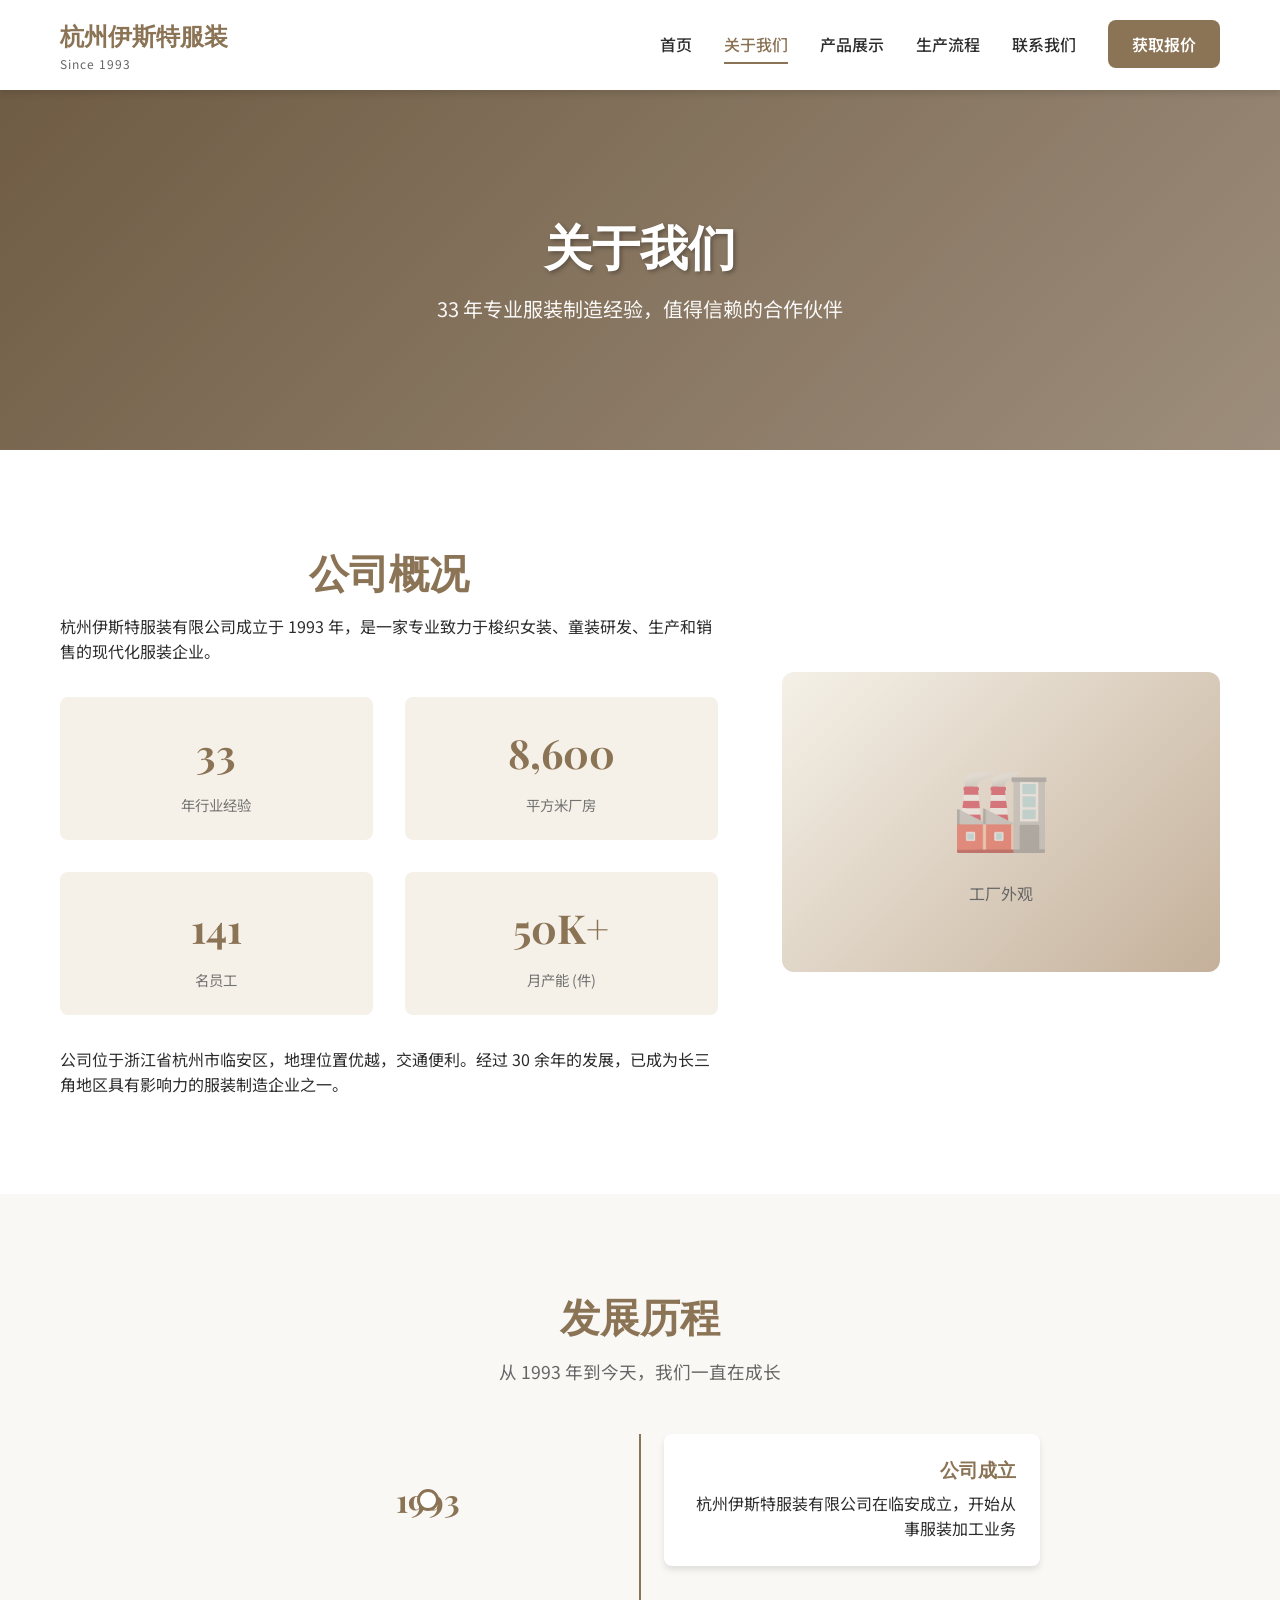
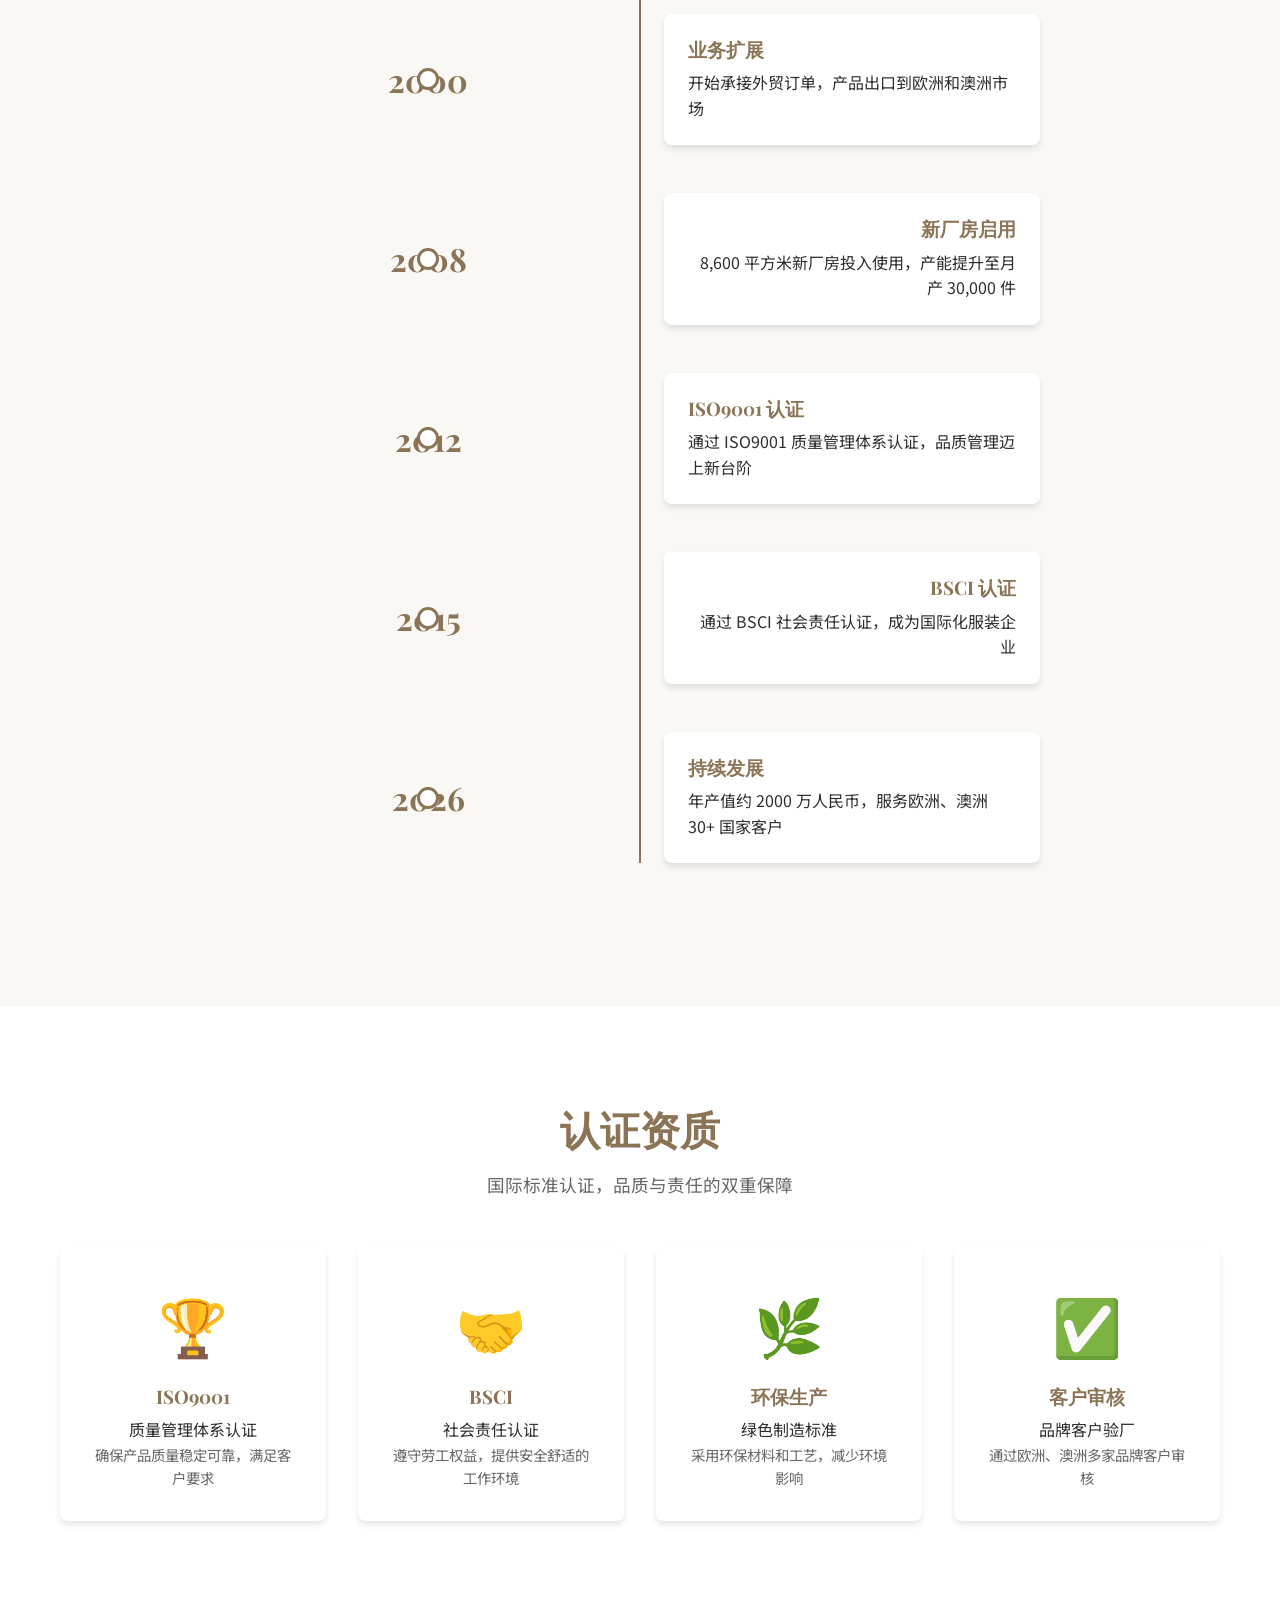
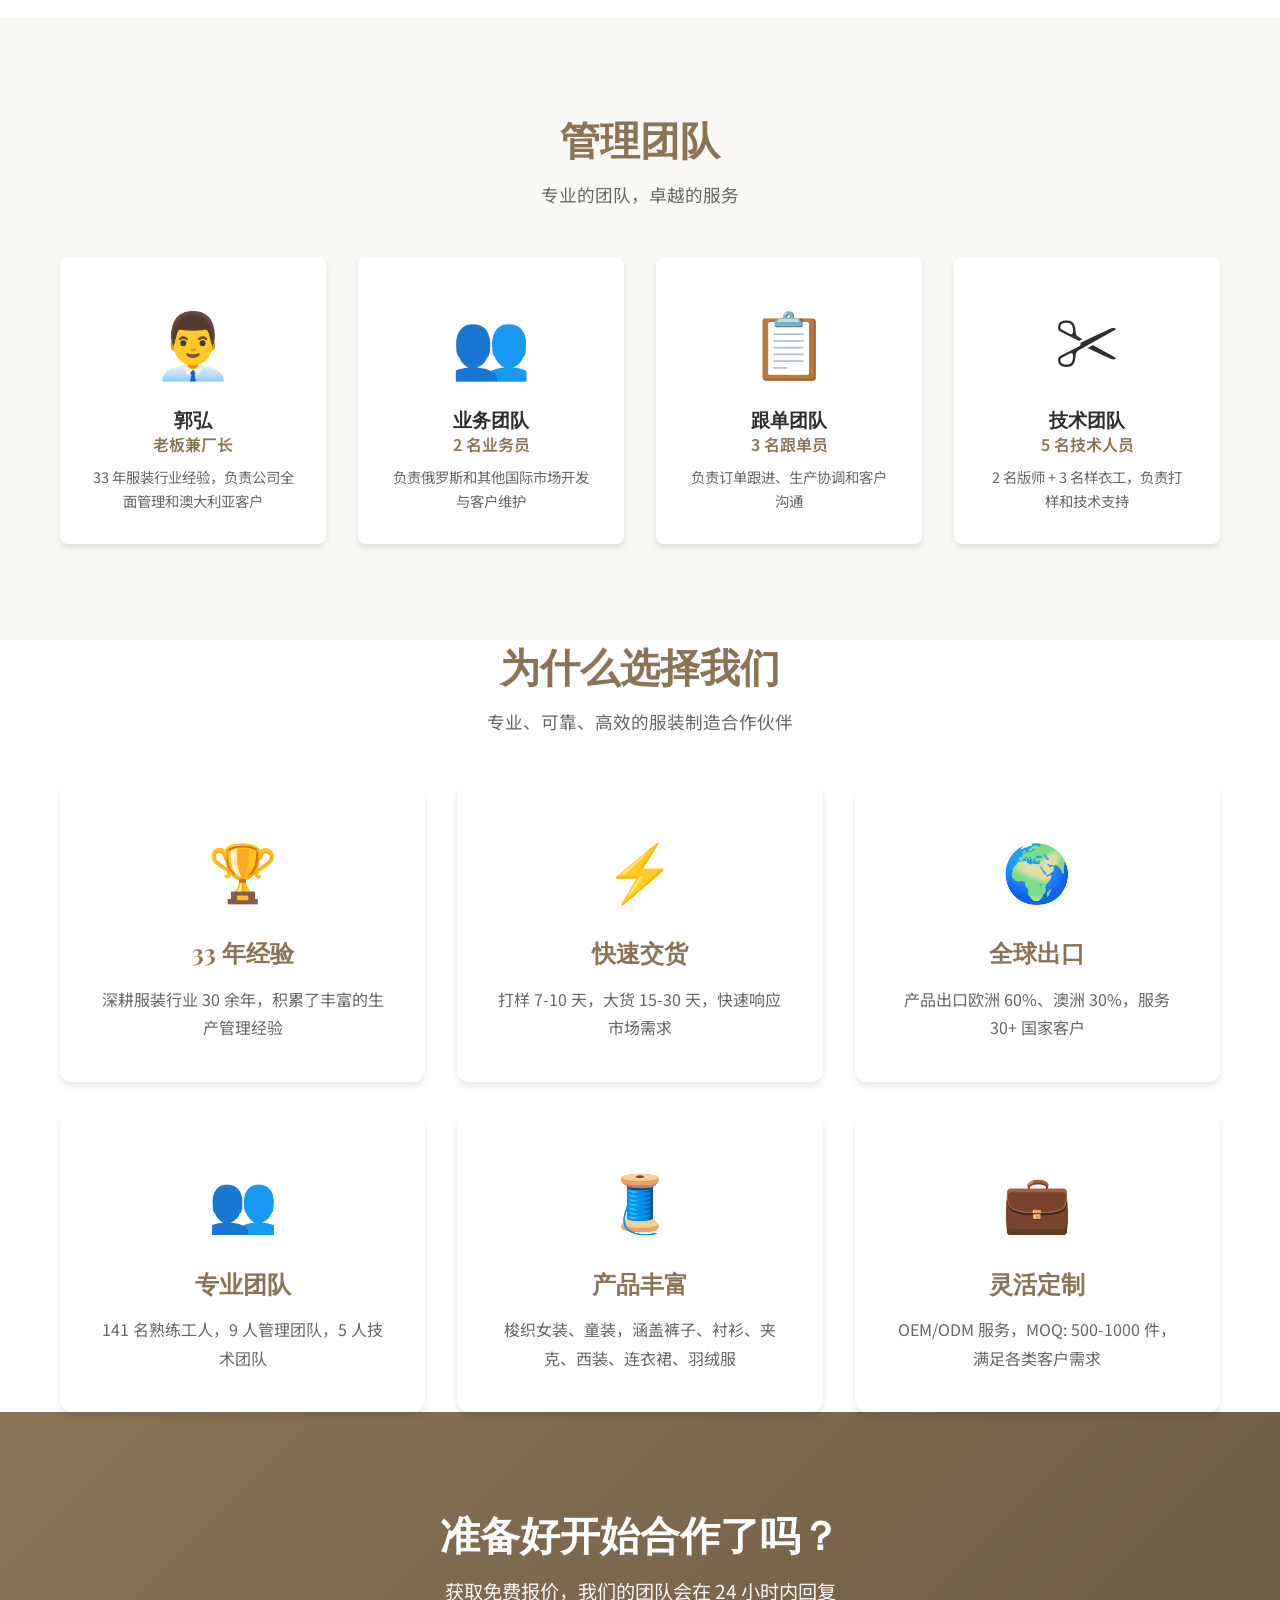
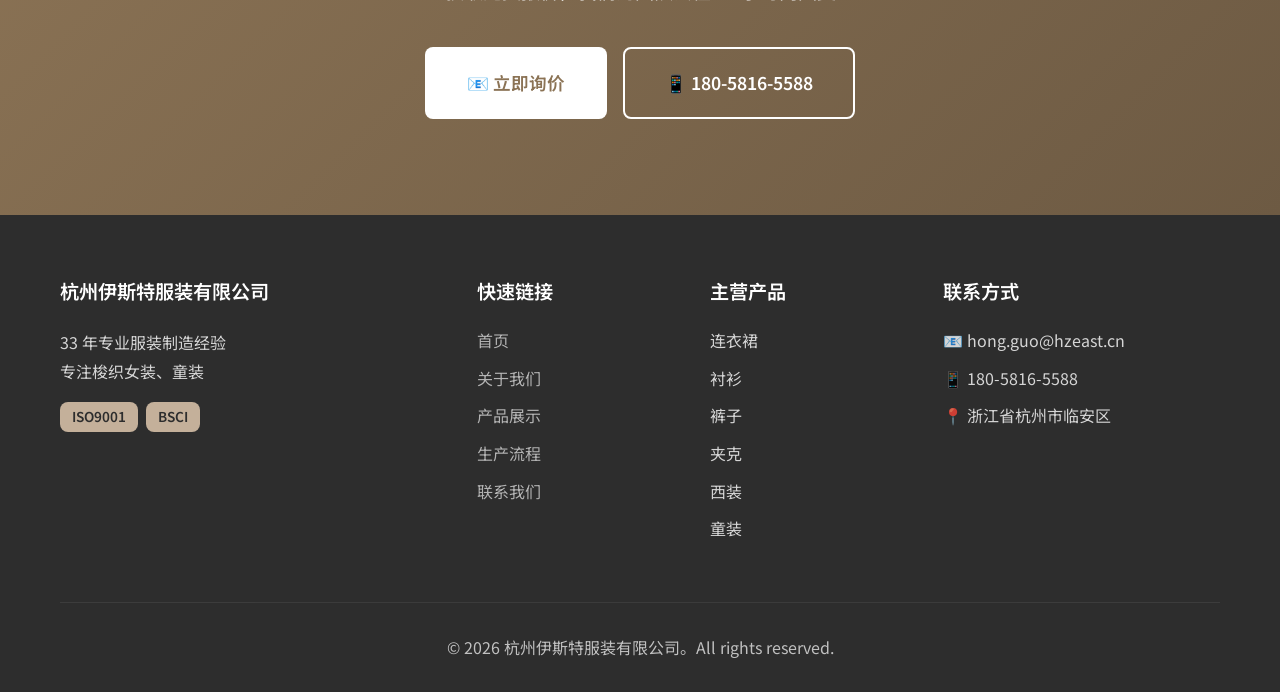
==== pages/about.html @ efe6a664 "🚀 Website v2 complete - Professional garment factory website ✨ Features: - 5 complete pages (Home, A" ====
<!DOCTYPE html>
<html lang="zh-CN">
<head>
    <meta charset="UTF-8">
    <meta name="viewport" content="width=device-width, initial-scale=1.0">
    
    <!-- SEO -->
    <title>关于我们 | 杭州伊斯特服装有限公司 - 33 年专业服装制造商</title>
    <meta name="description" content="杭州伊斯特服装有限公司成立于 1993 年，33 年专业服装制造经验。ISO9001 & BSCI 认证，141 名熟练工人，月产能 50,000 件，出口欧洲澳洲 30+ 国家。">
    <meta name="keywords" content="杭州伊斯特服装，服装厂历史，ISO9001 认证，BSCI 认证，服装制造企业">
    
    <!-- 样式 -->
    <link rel="stylesheet" href="../css/style.css">
    <link rel="stylesheet" href="../css/pages.css">
    <link href="https://fonts.googleapis.com/css2?family=Noto+Sans+SC:wght@300;400;500;700&family=Playfair+Display:wght@600;700&display=swap" rel="stylesheet">
</head>
<body>
    <!-- 导航栏 -->
    <header class="header">
        <nav class="navbar">
            <div class="container nav-container">
                <a href="../index.html" class="logo">
                    <span class="logo-text">杭州伊斯特服装</span>
                    <span class="logo-sub">Since 1993</span>
                </a>
                <ul class="nav-menu">
                    <li><a href="../index.html" class="nav-link">首页</a></li>
                    <li><a href="about.html" class="nav-link active">关于我们</a></li>
                    <li><a href="products.html" class="nav-link">产品展示</a></li>
                    <li><a href="process.html" class="nav-link">生产流程</a></li>
                    <li><a href="contact.html" class="nav-link">联系我们</a></li>
                    <li><a href="contact.html" class="btn-quote">获取报价</a></li>
                </ul>
                <button class="mobile-menu-btn" aria-label="菜单">
                    <span></span>
                    <span></span>
                    <span></span>
                </button>
            </div>
        </nav>
    </header>

    <main>
        <!-- Page Hero -->
        <section class="page-hero">
            <div class="page-hero-overlay"></div>
            <div class="container page-hero-content">
                <h1>关于我们</h1>
                <p>33 年专业服装制造经验，值得信赖的合作伙伴</p>
            </div>
        </section>

        <!-- 公司概况 -->
        <section class="about-intro">
            <div class="container">
                <div class="about-grid">
                    <div class="about-text">
                        <h2 class="section-title">公司概况</h2>
                        <p class="lead">杭州伊斯特服装有限公司成立于 1993 年，是一家专业致力于梭织女装、童装研发、生产和销售的现代化服装企业。</p>
                        
                        <div class="about-stats">
                            <div class="stat-box">
                                <span class="stat-number">33</span>
                                <span class="stat-label">年行业经验</span>
                            </div>
                            <div class="stat-box">
                                <span class="stat-number">8,600</span>
                                <span class="stat-label">平方米厂房</span>
                            </div>
                            <div class="stat-box">
                                <span class="stat-number">141</span>
                                <span class="stat-label">名员工</span>
                            </div>
                            <div class="stat-box">
                                <span class="stat-number">50K+</span>
                                <span class="stat-label">月产能 (件)</span>
                            </div>
                        </div>

                        <p>公司位于浙江省杭州市临安区，地理位置优越，交通便利。经过 30 余年的发展，已成为长三角地区具有影响力的服装制造企业之一。</p>
                    </div>
                    <div class="about-image">
                        <div class="image-placeholder">
                            <span>🏭</span>
                            <p>工厂外观</p>
                        </div>
                    </div>
                </div>
            </div>
        </section>

        <!-- 发展历程 -->
        <section class="timeline-section">
            <div class="container">
                <h2 class="section-title">发展历程</h2>
                <p class="section-subtitle">从 1993 年到今天，我们一直在成长</p>
                
                <div class="timeline">
                    <div class="timeline-item">
                        <div class="timeline-year">1993</div>
                        <div class="timeline-content">
                            <h3>公司成立</h3>
                            <p>杭州伊斯特服装有限公司在临安成立，开始从事服装加工业务</p>
                        </div>
                    </div>
                    <div class="timeline-item">
                        <div class="timeline-year">2000</div>
                        <div class="timeline-content">
                            <h3>业务扩展</h3>
                            <p>开始承接外贸订单，产品出口到欧洲和澳洲市场</p>
                        </div>
                    </div>
                    <div class="timeline-item">
                        <div class="timeline-year">2008</div>
                        <div class="timeline-content">
                            <h3>新厂房启用</h3>
                            <p>8,600 平方米新厂房投入使用，产能提升至月产 30,000 件</p>
                        </div>
                    </div>
                    <div class="timeline-item">
                        <div class="timeline-year">2012</div>
                        <div class="timeline-content">
                            <h3>ISO9001 认证</h3>
                            <p>通过 ISO9001 质量管理体系认证，品质管理迈上新台阶</p>
                        </div>
                    </div>
                    <div class="timeline-item">
                        <div class="timeline-year">2015</div>
                        <div class="timeline-content">
                            <h3>BSCI 认证</h3>
                            <p>通过 BSCI 社会责任认证，成为国际化服装企业</p>
                        </div>
                    </div>
                    <div class="timeline-item">
                        <div class="timeline-year">2026</div>
                        <div class="timeline-content">
                            <h3>持续发展</h3>
                            <p>年产值约 2000 万人民币，服务欧洲、澳洲 30+ 国家客户</p>
                        </div>
                    </div>
                </div>
            </div>
        </section>

        <!-- 认证资质 -->
        <section class="certifications">
            <div class="container">
                <h2 class="section-title">认证资质</h2>
                <p class="section-subtitle">国际标准认证，品质与责任的双重保障</p>
                
                <div class="cert-grid">
                    <div class="cert-card">
                        <div class="cert-icon">🏆</div>
                        <h3>ISO9001</h3>
                        <p>质量管理体系认证</p>
                        <p class="cert-desc">确保产品质量稳定可靠，满足客户要求</p>
                    </div>
                    <div class="cert-card">
                        <div class="cert-icon">🤝</div>
                        <h3>BSCI</h3>
                        <p>社会责任认证</p>
                        <p class="cert-desc">遵守劳工权益，提供安全舒适的工作环境</p>
                    </div>
                    <div class="cert-card">
                        <div class="cert-icon">🌿</div>
                        <h3>环保生产</h3>
                        <p>绿色制造标准</p>
                        <p class="cert-desc">采用环保材料和工艺，减少环境影响</p>
                    </div>
                    <div class="cert-card">
                        <div class="cert-icon">✅</div>
                        <h3>客户审核</h3>
                        <p>品牌客户验厂</p>
                        <p class="cert-desc">通过欧洲、澳洲多家品牌客户审核</p>
                    </div>
                </div>
            </div>
        </section>

        <!-- 团队介绍 -->
        <section class="team-section">
            <div class="container">
                <h2 class="section-title">管理团队</h2>
                <p class="section-subtitle">专业的团队，卓越的服务</p>
                
                <div class="team-grid">
                    <div class="team-card">
                        <div class="team-avatar">👨‍💼</div>
                        <h3>郭弘</h3>
                        <p class="team-role">老板兼厂长</p>
                        <p class="team-desc">33 年服装行业经验，负责公司全面管理和澳大利亚客户</p>
                    </div>
                    <div class="team-card">
                        <div class="team-avatar">👥</div>
                        <h3>业务团队</h3>
                        <p class="team-role">2 名业务员</p>
                        <p class="team-desc">负责俄罗斯和其他国际市场开发与客户维护</p>
                    </div>
                    <div class="team-card">
                        <div class="team-avatar">📋</div>
                        <h3>跟单团队</h3>
                        <p class="team-role">3 名跟单员</p>
                        <p class="team-desc">负责订单跟进、生产协调和客户沟通</p>
                    </div>
                    <div class="team-card">
                        <div class="team-avatar">✂️</div>
                        <h3>技术团队</h3>
                        <p class="team-role">5 名技术人员</p>
                        <p class="team-desc">2 名版师 + 3 名样衣工，负责打样和技术支持</p>
                    </div>
                </div>
            </div>
        </section>

        <!-- 核心优势 -->
        <section class="why-us">
            <div class="container">
                <h2 class="section-title">为什么选择我们</h2>
                <p class="section-subtitle">专业、可靠、高效的服装制造合作伙伴</p>
                
                <div class="features-grid">
                    <div class="feature-card">
                        <div class="feature-icon">🏆</div>
                        <h3>33 年经验</h3>
                        <p>深耕服装行业 30 余年，积累了丰富的生产管理经验</p>
                    </div>
                    <div class="feature-card">
                        <div class="feature-icon">⚡</div>
                        <h3>快速交货</h3>
                        <p>打样 7-10 天，大货 15-30 天，快速响应市场需求</p>
                    </div>
                    <div class="feature-card">
                        <div class="feature-icon">🌍</div>
                        <h3>全球出口</h3>
                        <p>产品出口欧洲 60%、澳洲 30%，服务 30+ 国家客户</p>
                    </div>
                    <div class="feature-card">
                        <div class="feature-icon">👥</div>
                        <h3>专业团队</h3>
                        <p>141 名熟练工人，9 人管理团队，5 人技术团队</p>
                    </div>
                    <div class="feature-card">
                        <div class="feature-icon">🧵</div>
                        <h3>产品丰富</h3>
                        <p>梭织女装、童装，涵盖裤子、衬衫、夹克、西装、连衣裙、羽绒服</p>
                    </div>
                    <div class="feature-card">
                        <div class="feature-icon">💼</div>
                        <h3>灵活定制</h3>
                        <p>OEM/ODM 服务，MOQ: 500-1000 件，满足各类客户需求</p>
                    </div>
                </div>
            </div>
        </section>

        <!-- CTA -->
        <section class="cta">
            <div class="container">
                <h2>准备好开始合作了吗？</h2>
                <p>获取免费报价，我们的团队会在 24 小时内回复</p>
                <div class="cta-buttons">
                    <a href="contact.html" class="btn btn-white btn-large">
                        📧 立即询价
                    </a>
                    <a href="tel:18058165588" class="btn btn-outline btn-large">
                        📱 180-5816-5588
                    </a>
                </div>
            </div>
        </section>
    </main>

    <!-- 页脚 -->
    <footer class="footer">
        <div class="container">
            <div class="footer-grid">
                <div class="footer-col">
                    <h4>杭州伊斯特服装有限公司</h4>
                    <p>33 年专业服装制造经验<br>专注梭织女装、童装</p>
                    <div class="footer-certifications">
                        <span class="cert-badge">ISO9001</span>
                        <span class="cert-badge">BSCI</span>
                    </div>
                </div>
                <div class="footer-col">
                    <h4>快速链接</h4>
                    <ul>
                        <li><a href="../index.html">首页</a></li>
                        <li><a href="about.html">关于我们</a></li>
                        <li><a href="products.html">产品展示</a></li>
                        <li><a href="process.html">生产流程</a></li>
                        <li><a href="contact.html">联系我们</a></li>
                    </ul>
                </div>
                <div class="footer-col">
                    <h4>主营产品</h4>
                    <ul>
                        <li>连衣裙</li>
                        <li>衬衫</li>
                        <li>裤子</li>
                        <li>夹克</li>
                        <li>西装</li>
                        <li>童装</li>
                    </ul>
                </div>
                <div class="footer-col">
                    <h4>联系方式</h4>
                    <ul class="contact-info">
                        <li>📧 hong.guo@hzeast.cn</li>
                        <li>📱 180-5816-5588</li>
                        <li>📍 浙江省杭州市临安区</li>
                    </ul>
                </div>
            </div>
            <div class="footer-bottom">
                <p>&copy; 2026 杭州伊斯特服装有限公司。All rights reserved.</p>
            </div>
        </div>
    </footer>

    <script src="../js/main.js"></script>
</body>
</html>
---- css/style.css ----
/* ===================================
   杭州伊斯特服装有限公司 - 官网样式
   设计风格：温暖专业（大地色系）
   =================================== */

/* CSS 变量 - 配色方案 */
:root {
    --primary: #8B7355;        /* 咖啡色 - 主色 */
    --primary-dark: #6D5A43;   /* 深咖啡 */
    --secondary: #C4B09A;      /* 卡其色 - 辅色 */
    --background: #F5F1E8;     /* 米白色 - 背景 */
    --background-light: #FAF8F5; /* 浅米白 */
    --text: #2D2D2D;           /* 深灰 - 文字 */
    --text-light: #666666;     /* 浅灰 - 次要文字 */
    --accent: #D4AF37;         /* 金色 - 强调 */
    --white: #FFFFFF;
    --shadow: 0 4px 6px rgba(0, 0, 0, 0.1);
    --shadow-lg: 0 10px 25px rgba(0, 0, 0, 0.15);
    --radius: 8px;
    --radius-lg: 12px;
}

/* 基础重置 */
* {
    margin: 0;
    padding: 0;
    box-sizing: border-box;
}

html {
    scroll-behavior: smooth;
}

body {
    font-family: 'Noto Sans SC', -apple-system, BlinkMacSystemFont, 'Segoe UI', sans-serif;
    line-height: 1.6;
    color: var(--text);
    background: var(--white);
}

h1, h2, h3, h4, h5, h6 {
    font-family: 'Playfair Display', serif;
    font-weight: 700;
    line-height: 1.3;
}

a {
    text-decoration: none;
    color: inherit;
    transition: all 0.3s ease;
}

img {
    max-width: 100%;
    height: auto;
    display: block;
}

.container {
    max-width: 1200px;
    margin: 0 auto;
    padding: 0 20px;
}

/* ===================================
   导航栏
   =================================== */
.header {
    position: sticky;
    top: 0;
    z-index: 1000;
    background: var(--white);
    box-shadow: var(--shadow);
}

.navbar {
    padding: 1rem 0;
}

.nav-container {
    display: flex;
    justify-content: space-between;
    align-items: center;
}

.logo {
    display: flex;
    flex-direction: column;
    color: var(--primary);
}

.logo-text {
    font-size: 1.5rem;
    font-weight: 700;
    font-family: 'Playfair Display', serif;
}

.logo-sub {
    font-size: 0.75rem;
    color: var(--text-light);
    letter-spacing: 1px;
}

.nav-menu {
    display: flex;
    align-items: center;
    gap: 2rem;
    list-style: none;
}

.nav-link {
    font-weight: 500;
    color: var(--text);
    padding: 0.5rem 0;
    position: relative;
}

.nav-link:hover,
.nav-link.active {
    color: var(--primary);
}

.nav-link::after {
    content: '';
    position: absolute;
    bottom: 0;
    left: 0;
    width: 0;
    height: 2px;
    background: var(--primary);
    transition: width 0.3s ease;
}

.nav-link:hover::after,
.nav-link.active::after {
    width: 100%;
}

.btn-quote {
    background: var(--primary);
    color: var(--white);
    padding: 0.75rem 1.5rem;
    border-radius: var(--radius);
    font-weight: 600;
    transition: all 0.3s ease;
}

.btn-quote:hover {
    background: var(--primary-dark);
    transform: translateY(-2px);
    box-shadow: var(--shadow);
}

.mobile-menu-btn {
    display: none;
    flex-direction: column;
    gap: 5px;
    background: none;
    border: none;
    cursor: pointer;
    padding: 5px;
}

.mobile-menu-btn span {
    width: 25px;
    height: 3px;
    background: var(--text);
    border-radius: 2px;
    transition: all 0.3s ease;
}

/* ===================================
   Hero 区域
   =================================== */
.hero {
    position: relative;
    background: linear-gradient(135deg, var(--primary) 0%, var(--secondary) 100%);
    min-height: 90vh;
    display: flex;
    align-items: center;
    padding: 6rem 0;
    overflow: hidden;
}

.hero-overlay {
    position: absolute;
    top: 0;
    left: 0;
    right: 0;
    bottom: 0;
    background: rgba(0, 0, 0, 0.3);
}

.hero-content {
    position: relative;
    z-index: 1;
    text-align: center;
    color: var(--white);
}

.hero-title {
    font-size: 3.5rem;
    margin-bottom: 1.5rem;
    text-shadow: 2px 2px 4px rgba(0, 0, 0, 0.3);
}

.hero-subtitle {
    font-size: 1.25rem;
    margin-bottom: 2.5rem;
    opacity: 0.95;
    line-height: 1.8;
}

.hero-buttons {
    display: flex;
    gap: 1rem;
    justify-content: center;
    margin-bottom: 4rem;
}

.btn {
    display: inline-block;
    padding: 1rem 2rem;
    border-radius: var(--radius);
    font-weight: 600;
    text-align: center;
    transition: all 0.3s ease;
    border: 2px solid transparent;
}

.btn-primary {
    background: var(--primary);
    color: var(--white);
}

.btn-primary:hover {
    background: var(--primary-dark);
    transform: translateY(-3px);
    box-shadow: var(--shadow-lg);
}

.btn-secondary {
    background: var(--white);
    color: var(--primary);
}

.btn-secondary:hover {
    background: var(--background);
    transform: translateY(-3px);
    box-shadow: var(--shadow-lg);
}

.btn-white {
    background: var(--white);
    color: var(--primary);
}

.btn-white:hover {
    background: var(--background);
}

.btn-outline {
    background: transparent;
    border-color: var(--white);
    color: var(--white);
}

.btn-outline:hover {
    background: var(--white);
    color: var(--primary);
}

.btn-large {
    padding: 1.25rem 2.5rem;
    font-size: 1.1rem;
}

.hero-stats {
    display: grid;
    grid-template-columns: repeat(4, 1fr);
    gap: 2rem;
    margin-top: 3rem;
}

.stat-item {
    text-align: center;
}

.stat-number {
    display: block;
    font-size: 2.5rem;
    font-weight: 700;
    font-family: 'Playfair Display', serif;
    margin-bottom: 0.5rem;
}

.stat-label {
    font-size: 0.9rem;
    opacity: 0.9;
}

/* ===================================
   核心优势
   =================================== */
.features {
    padding: 6rem 0;
    background: var(--background-light);
}

.section-title {
    text-align: center;
    font-size: 2.5rem;
    color: var(--primary);
    margin-bottom: 1rem;
}

.section-subtitle {
    text-align: center;
    color: var(--text-light);
    font-size: 1.1rem;
    margin-bottom: 3rem;
}

.features-grid {
    display: grid;
    grid-template-columns: repeat(3, 1fr);
    gap: 2rem;
}

.feature-card {
    background: var(--white);
    padding: 2.5rem;
    border-radius: var(--radius-lg);
    text-align: center;
    box-shadow: var(--shadow);
    transition: all 0.3s ease;
}

.feature-card:hover {
    transform: translateY(-10px);
    box-shadow: var(--shadow-lg);
}

.feature-icon {
    font-size: 3.5rem;
    margin-bottom: 1.5rem;
}

.feature-card h3 {
    color: var(--primary);
    font-size: 1.5rem;
    margin-bottom: 1rem;
}

.feature-card p {
    color: var(--text-light);
    line-height: 1.8;
}

/* ===================================
   产品展示
   =================================== */
.products-preview {
    padding: 6rem 0;
}

.products-grid {
    display: grid;
    grid-template-columns: repeat(3, 1fr);
    gap: 2rem;
    margin-bottom: 3rem;
}

.product-card {
    background: var(--white);
    border-radius: var(--radius-lg);
    overflow: hidden;
    box-shadow: var(--shadow);
    transition: all 0.3s ease;
}

.product-card:hover {
    transform: translateY(-5px);
    box-shadow: var(--shadow-lg);
}

.product-image {
    height: 250px;
    display: flex;
    align-items: center;
    justify-content: center;
    position: relative;
}

.product-placeholder {
    font-size: 5rem;
    opacity: 0.5;
}

.product-card h3 {
    padding: 1.5rem 1.5rem 0.5rem;
    color: var(--primary);
    font-size: 1.3rem;
}

.product-desc {
    padding: 0 1.5rem;
    color: var(--text-light);
    font-size: 0.95rem;
}

.product-moq {
    padding: 0.5rem 1.5rem 1.5rem;
    color: var(--text-light);
    font-size: 0.9rem;
    font-weight: 500;
}

.products-more {
    text-align: center;
}

/* ===================================
   客户见证
   =================================== */
.testimonials {
    padding: 6rem 0;
    background: var(--background);
}

.testimonials-grid {
    display: grid;
    grid-template-columns: repeat(3, 1fr);
    gap: 2rem;
}

.testimonial-card {
    background: var(--white);
    padding: 2rem;
    border-radius: var(--radius-lg);
    box-shadow: var(--shadow);
}

.testimonial-content {
    margin-bottom: 1.5rem;
}

.testimonial-content p {
    color: var(--text);
    line-height: 1.8;
    font-style: italic;
}

.testimonial-author {
    display: flex;
    align-items: center;
    gap: 1rem;
    padding-top: 1rem;
    border-top: 1px solid var(--background);
}

.author-info strong {
    display: block;
    color: var(--primary);
    margin-bottom: 0.25rem;
}

.author-info span {
    font-size: 0.85rem;
    color: var(--text-light);
}

/* ===================================
   CTA 区域
   =================================== */
.cta {
    padding: 6rem 0;
    background: linear-gradient(135deg, var(--primary) 0%, var(--primary-dark) 100%);
    text-align: center;
    color: var(--white);
}

.cta h2 {
    font-size: 2.5rem;
    margin-bottom: 1rem;
}

.cta p {
    font-size: 1.2rem;
    margin-bottom: 2.5rem;
    opacity: 0.95;
}

.cta-buttons {
    display: flex;
    gap: 1rem;
    justify-content: center;
}

/* ===================================
   页脚
   =================================== */
.footer {
    background: var(--text);
    color: var(--white);
    padding: 4rem 0 2rem;
}

.footer-grid {
    display: grid;
    grid-template-columns: 2fr 1fr 1fr 1.5fr;
    gap: 3rem;
    margin-bottom: 3rem;
}

.footer-col h4 {
    color: var(--white);
    font-size: 1.2rem;
    margin-bottom: 1.5rem;
    font-family: 'Noto Sans SC', sans-serif;
    font-weight: 600;
}

.footer-col p {
    opacity: 0.8;
    line-height: 1.8;
    margin-bottom: 1rem;
}

.footer-col ul {
    list-style: none;
}

.footer-col ul li {
    margin-bottom: 0.75rem;
}

.footer-col ul li a {
    opacity: 0.8;
    transition: opacity 0.3s ease;
}

.footer-col ul li a:hover {
    opacity: 1;
    color: var(--secondary);
}

.footer-col ul li:not(a) {
    opacity: 0.8;
}

.footer-certifications {
    display: flex;
    gap: 0.5rem;
    margin-top: 1rem;
}

.cert-badge {
    background: var(--secondary);
    color: var(--text);
    padding: 0.25rem 0.75rem;
    border-radius: var(--radius);
    font-size: 0.85rem;
    font-weight: 600;
}

.contact-info li {
    display: flex;
    gap: 0.5rem;
}

.footer-bottom {
    text-align: center;
    padding-top: 2rem;
    border-top: 1px solid rgba(255, 255, 255, 0.1);
    opacity: 0.7;
}

/* ===================================
   响应式设计
   =================================== */
@media (max-width: 1024px) {
    .features-grid,
    .products-grid,
    .testimonials-grid {
        grid-template-columns: repeat(2, 1fr);
    }
    
    .footer-grid {
        grid-template-columns: repeat(2, 1fr);
    }
}

@media (max-width: 768px) {
    .nav-menu {
        display: none;
        position: absolute;
        top: 100%;
        left: 0;
        right: 0;
        background: var(--white);
        flex-direction: column;
        padding: 1rem;
        box-shadow: var(--shadow);
    }
    
    .nav-menu.active {
        display: flex;
    }
    
    .mobile-menu-btn {
        display: flex;
    }
    
    .hero-title {
        font-size: 2rem;
    }
    
    .hero-subtitle {
        font-size: 1rem;
    }
    
    .hero-buttons {
        flex-direction: column;
    }
    
    .hero-stats {
        grid-template-columns: repeat(2, 1fr);
        gap: 1rem;
    }
    
    .stat-number {
        font-size: 2rem;
    }
    
    .features-grid,
    .products-grid,
    .testimonials-grid {
        grid-template-columns: 1fr;
    }
    
    .footer-grid {
        grid-template-columns: 1fr;
    }
    
    .cta-buttons {
        flex-direction: column;
    }
}

/* ===================================
   动画
   =================================== */
@keyframes fadeInUp {
    from {
        opacity: 0;
        transform: translateY(30px);
    }
    to {
        opacity: 1;
        transform: translateY(0);
    }
}

.hero-content {
    animation: fadeInUp 1s ease;
}

.feature-card,
.product-card,
.testimonial-card {
    animation: fadeInUp 0.6s ease backwards;
}

.feature-card:nth-child(1) { animation-delay: 0.1s; }
.feature-card:nth-child(2) { animation-delay: 0.2s; }
.feature-card:nth-child(3) { animation-delay: 0.3s; }
.feature-card:nth-child(4) { animation-delay: 0.4s; }
.feature-card:nth-child(5) { animation-delay: 0.5s; }
.feature-card:nth-child(6) { animation-delay: 0.6s; }
---- css/pages.css ----
/* ===================================
   内页专用样式
   =================================== */

/* Page Hero */
.page-hero {
    position: relative;
    background: linear-gradient(135deg, var(--primary) 0%, var(--secondary) 100%);
    padding: 4rem 0;
    min-height: 40vh;
    display: flex;
    align-items: center;
    overflow: hidden;
}

.page-hero-overlay {
    position: absolute;
    top: 0;
    left: 0;
    right: 0;
    bottom: 0;
    background: rgba(0, 0, 0, 0.2);
}

.page-hero-content {
    position: relative;
    z-index: 1;
    text-align: center;
    color: var(--white);
}

.page-hero h1 {
    font-size: 3rem;
    margin-bottom: 1rem;
    text-shadow: 2px 2px 4px rgba(0, 0, 0, 0.3);
}

.page-hero p {
    font-size: 1.25rem;
    opacity: 0.95;
}

/* 关于页面 */
.about-intro {
    padding: 6rem 0;
}

.about-grid {
    display: grid;
    grid-template-columns: 1.5fr 1fr;
    gap: 4rem;
    align-items: center;
}

.about-stats {
    display: grid;
    grid-template-columns: repeat(2, 1fr);
    gap: 2rem;
    margin: 2rem 0;
}

.stat-box {
    text-align: center;
    padding: 1.5rem;
    background: var(--background);
    border-radius: var(--radius);
}

.stat-number {
    display: block;
    font-size: 2.5rem;
    font-weight: 700;
    color: var(--primary);
    font-family: 'Playfair Display', serif;
}

.stat-label {
    display: block;
    font-size: 0.9rem;
    color: var(--text-light);
    margin-top: 0.5rem;
}

.image-placeholder {
    background: linear-gradient(135deg, var(--background) 0%, var(--secondary) 100%);
    border-radius: var(--radius-lg);
    padding: 4rem 2rem;
    text-align: center;
    min-height: 300px;
    display: flex;
    flex-direction: column;
    align-items: center;
    justify-content: center;
}

.image-placeholder span {
    font-size: 5rem;
    opacity: 0.5;
    margin-bottom: 1rem;
}

.image-placeholder p {
    color: var(--text-light);
    font-size: 1rem;
}

/* 时间线 */
.timeline-section {
    padding: 6rem 0;
    background: var(--background-light);
}

.timeline {
    position: relative;
    max-width: 800px;
    margin: 3rem auto 0;
}

.timeline::before {
    content: '';
    position: absolute;
    left: 50%;
    transform: translateX(-50%);
    width: 2px;
    height: 100%;
    background: var(--primary);
}

.timeline-item {
    position: relative;
    margin-bottom: 3rem;
    display: grid;
    grid-template-columns: 1fr 1fr;
    gap: 3rem;
    align-items: center;
}

.timeline-item:nth-child(odd) .timeline-content {
    text-align: right;
}

.timeline-year {
    font-size: 2rem;
    font-weight: 700;
    color: var(--primary);
    font-family: 'Playfair Display', serif;
    text-align: center;
    position: relative;
    z-index: 1;
}

.timeline-year::after {
    content: '';
    position: absolute;
    left: 50%;
    top: 50%;
    transform: translate(-50%, -50%);
    width: 16px;
    height: 16px;
    background: var(--white);
    border: 3px solid var(--primary);
    border-radius: 50%;
}

.timeline-content {
    padding: 1.5rem;
    background: var(--white);
    border-radius: var(--radius);
    box-shadow: var(--shadow);
}

.timeline-content h3 {
    color: var(--primary);
    margin-bottom: 0.5rem;
}

/* 认证 */
.certifications {
    padding: 6rem 0;
}

.cert-grid {
    display: grid;
    grid-template-columns: repeat(4, 1fr);
    gap: 2rem;
}

.cert-card {
    text-align: center;
    padding: 2rem;
    background: var(--white);
    border-radius: var(--radius);
    box-shadow: var(--shadow);
    transition: all 0.3s ease;
}

.cert-card:hover {
    transform: translateY(-5px);
    box-shadow: var(--shadow-lg);
}

.cert-icon {
    font-size: 3.5rem;
    margin-bottom: 1rem;
}

.cert-card h3 {
    color: var(--primary);
    margin-bottom: 0.5rem;
}

.cert-desc {
    font-size: 0.9rem;
    color: var(--text-light);
    line-height: 1.6;
}

/* 团队 */
.team-section {
    padding: 6rem 0;
    background: var(--background-light);
}

.team-grid {
    display: grid;
    grid-template-columns: repeat(4, 1fr);
    gap: 2rem;
}

.team-card {
    text-align: center;
    padding: 2rem;
    background: var(--white);
    border-radius: var(--radius);
    box-shadow: var(--shadow);
}

.team-avatar {
    font-size: 4rem;
    margin-bottom: 1rem;
}

.team-role {
    color: var(--primary);
    font-weight: 600;
    margin-bottom: 0.5rem;
}

.team-desc {
    font-size: 0.9rem;
    color: var(--text-light);
    line-height: 1.6;
}

/* 产品筛选 */
.products-filter-section {
    padding: 2rem 0;
    background: var(--background-light);
    border-bottom: 1px solid var(--background);
}

.filter-bar {
    display: flex;
    gap: 1rem;
    justify-content: center;
    flex-wrap: wrap;
}

.filter-btn {
    padding: 0.75rem 1.5rem;
    background: var(--white);
    border: 2px solid var(--primary);
    border-radius: var(--radius);
    color: var(--primary);
    font-weight: 600;
    cursor: pointer;
    transition: all 0.3s ease;
}

.filter-btn:hover,
.filter-btn.active {
    background: var(--primary);
    color: var(--white);
}

/* 产品卡片 */
.product-info {
    padding: 1.5rem;
}

.product-meta {
    display: flex;
    gap: 1rem;
    margin: 1rem 0;
    font-size: 0.9rem;
    color: var(--text-light);
}

.btn-inquire {
    display: inline-block;
    width: 100%;
    padding: 0.75rem;
    background: var(--primary);
    color: var(--white);
    text-align: center;
    border-radius: var(--radius);
    font-weight: 600;
    transition: all 0.3s ease;
}

.btn-inquire:hover {
    background: var(--primary-dark);
}

/* 定制服务 */
.custom-service {
    padding: 6rem 0;
    background: var(--background-light);
}

.service-grid {
    display: grid;
    grid-template-columns: repeat(4, 1fr);
    gap: 2rem;
}

.service-card {
    text-align: center;
    padding: 2rem;
    background: var(--white);
    border-radius: var(--radius);
    box-shadow: var(--shadow);
}

.service-icon {
    font-size: 3.5rem;
    margin-bottom: 1rem;
}

/* 流程步骤 */
.process-steps {
    display: grid;
    grid-template-columns: repeat(5, 1fr);
    gap: 2rem;
    margin-top: 3rem;
}

.step {
    text-align: center;
    position: relative;
}

.step-number {
    width: 60px;
    height: 60px;
    background: var(--primary);
    color: var(--white);
    border-radius: 50%;
    display: flex;
    align-items: center;
    justify-content: center;
    font-size: 1.5rem;
    font-weight: 700;
    margin: 0 auto 1rem;
}

/* 主流程 */
.main-process {
    padding: 6rem 0;
}

.process-flow {
    display: flex;
    align-items: center;
    justify-content: space-between;
    margin: 3rem 0;
    flex-wrap: wrap;
}

.flow-step {
    text-align: center;
    flex: 1;
    min-width: 120px;
}

.flow-step .step-icon {
    font-size: 3.5rem;
    margin-bottom: 0.5rem;
}

.flow-arrow {
    font-size: 2rem;
    color: var(--primary);
    margin: 0 1rem;
}

.total-lead {
    text-align: center;
    font-size: 1.2rem;
    color: var(--text);
    margin-top: 2rem;
}

/* 详细流程 */
.detailed-process {
    padding: 6rem 0;
}

.process-detail {
    display: grid;
    grid-template-columns: 1.5fr 1fr;
    gap: 4rem;
    margin-bottom: 4rem;
    align-items: center;
}

.process-detail.reverse {
    grid-template-columns: 1fr 1.5fr;
}

.process-detail.reverse .detail-content {
    order: 2;
}

.process-detail.reverse .detail-image {
    order: 1;
}

.step-badge {
    display: inline-block;
    padding: 0.5rem 1rem;
    background: var(--primary);
    color: var(--white);
    border-radius: var(--radius);
    font-size: 0.85rem;
    font-weight: 600;
    margin-bottom: 1rem;
}

.process-list {
    list-style: none;
    margin: 2rem 0;
}

.process-list li {
    margin-bottom: 1rem;
    line-height: 1.6;
}

.process-info-box {
    display: flex;
    gap: 2rem;
    padding: 1.5rem;
    background: var(--background);
    border-radius: var(--radius);
    margin-top: 2rem;
}

.info-item {
    display: flex;
    flex-direction: column;
}

.info-label {
    font-size: 0.85rem;
    color: var(--text-light);
    margin-bottom: 0.25rem;
}

.info-value {
    font-weight: 600;
    color: var(--primary);
}

/* 质量标准 */
.quality-section {
    padding: 6rem 0;
    background: var(--background-light);
}

.quality-grid {
    display: grid;
    grid-template-columns: repeat(4, 1fr);
    gap: 2rem;
}

.quality-card {
    text-align: center;
    padding: 2rem;
    background: var(--white);
    border-radius: var(--radius);
    box-shadow: var(--shadow);
}

.quality-icon {
    font-size: 3rem;
    margin-bottom: 1rem;
}

/* 设备 */
.equipment-section {
    padding: 6rem 0;
}

.equipment-list {
    display: grid;
    grid-template-columns: repeat(2, 1fr);
    gap: 2rem;
}

.equipment-item {
    display: flex;
    gap: 1.5rem;
    align-items: flex-start;
    padding: 1.5rem;
    background: var(--white);
    border-radius: var(--radius);
    box-shadow: var(--shadow);
}

.equipment-icon {
    font-size: 2.5rem;
    flex-shrink: 0;
}

/* 联系页面 */
.contact-info-section {
    padding: 6rem 0;
}

.contact-grid {
    display: grid;
    grid-template-columns: 1fr 1.5fr;
    gap: 4rem;
}

.contact-cards {
    display: grid;
    grid-template-columns: 1fr;
    gap: 1.5rem;
}

.contact-card {
    padding: 2rem;
    background: var(--white);
    border-radius: var(--radius);
    box-shadow: var(--shadow);
    text-align: center;
    transition: all 0.3s ease;
}

.contact-card:hover {
    transform: translateY(-5px);
    box-shadow: var(--shadow-lg);
}

.contact-icon {
    font-size: 3rem;
    margin-bottom: 1rem;
}

.contact-card h3 {
    color: var(--primary);
    margin-bottom: 0.5rem;
}

.contact-card a {
    color: var(--primary);
    font-weight: 600;
    display: block;
    margin-bottom: 0.5rem;
}

.contact-card p {
    font-size: 0.9rem;
    color: var(--text-light);
}

/* 联系表单 */
.contact-form-wrapper {
    padding: 2.5rem;
    background: var(--white);
    border-radius: var(--radius);
    box-shadow: var(--shadow);
}

.form-lead {
    margin-bottom: 2rem;
    color: var(--text-light);
}

.contact-form .form-group {
    margin-bottom: 1.5rem;
}

.contact-form label {
    display: block;
    margin-bottom: 0.5rem;
    font-weight: 600;
    color: var(--text);
}

.contact-form input,
.contact-form select,
.contact-form textarea {
    width: 100%;
    padding: 0.75rem;
    border: 2px solid var(--background);
    border-radius: var(--radius);
    font-family: inherit;
    font-size: 1rem;
    transition: border-color 0.3s ease;
}

.contact-form input:focus,
.contact-form select:focus,
.contact-form textarea:focus {
    outline: none;
    border-color: var(--primary);
}

.contact-form small {
    display: block;
    margin-top: 0.25rem;
    font-size: 0.85rem;
    color: var(--text-light);
}

.btn-block {
    width: 100%;
}

/* FAQ */
.faq-section {
    padding: 6rem 0;
    background: var(--background-light);
}

.faq-grid {
    display: grid;
    grid-template-columns: repeat(2, 1fr);
    gap: 2rem;
}

.faq-item {
    padding: 2rem;
    background: var(--white);
    border-radius: var(--radius);
    box-shadow: var(--shadow);
}

.faq-item h3 {
    color: var(--primary);
    margin-bottom: 1rem;
}

/* 地图 */
.map-section {
    padding: 6rem 0;
}

.map-wrapper {
    margin-top: 2rem;
}

.map-placeholder {
    background: linear-gradient(135deg, var(--background) 0%, var(--secondary) 100%);
    border-radius: var(--radius-lg);
    padding: 4rem 2rem;
    text-align: center;
    min-height: 400px;
    display: flex;
    flex-direction: column;
    align-items: center;
    justify-content: center;
}

.map-placeholder span {
    font-size: 5rem;
    opacity: 0.5;
    margin-bottom: 1rem;
}

/* 响应式 */
@media (max-width: 1024px) {
    .about-grid,
    .process-detail,
    .contact-grid {
        grid-template-columns: 1fr;
    }
    
    .process-detail.reverse {
        grid-template-columns: 1fr;
    }
    
    .process-detail.reverse .detail-content {
        order: 1;
    }
    
    .process-detail.reverse .detail-image {
        order: 2;
    }
    
    .timeline::before {
        left: 20px;
    }
    
    .timeline-item {
        grid-template-columns: 1fr;
        gap: 1rem;
    }
    
    .timeline-item:nth-child(odd) .timeline-content {
        text-align: left;
    }
    
    .timeline-year {
        text-align: left;
        padding-left: 50px;
    }
    
    .timeline-year::after {
        left: 20px;
    }
    
    .cert-grid,
    .team-grid,
    .service-grid,
    .quality-grid,
    .faq-grid {
        grid-template-columns: repeat(2, 1fr);
    }
    
    .process-steps,
    .equipment-list {
        grid-template-columns: 1fr;
    }
}

@media (max-width: 768px) {
    .page-hero h1 {
        font-size: 2rem;
    }
    
    .about-stats,
    .cert-grid,
    .team-grid,
    .service-grid,
    .quality-grid,
    .faq-grid {
        grid-template-columns: 1fr;
    }
    
    .process-flow {
        flex-direction: column;
        gap: 2rem;
    }
    
    .flow-arrow {
        transform: rotate(90deg);
    }
    
    .filter-bar {
        flex-direction: column;
    }
    
    .filter-btn {
        width: 100%;
    }
}
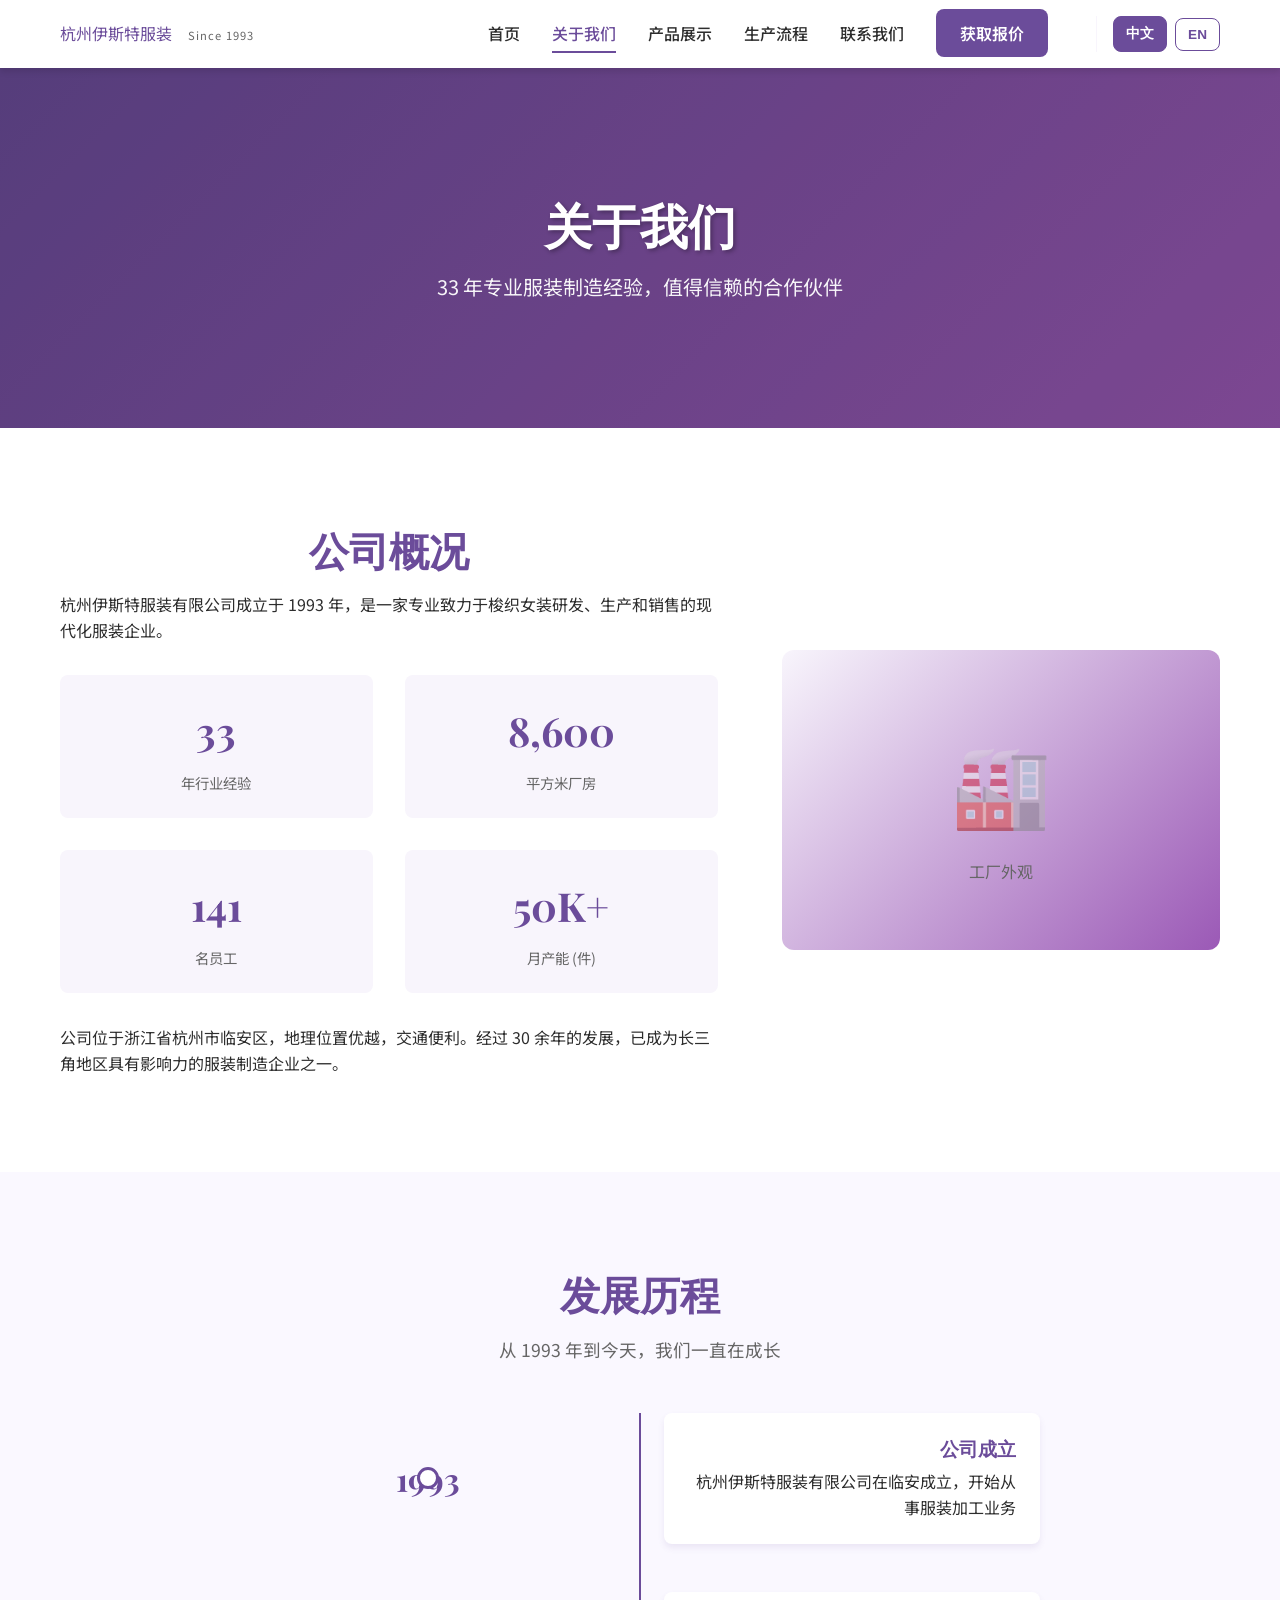
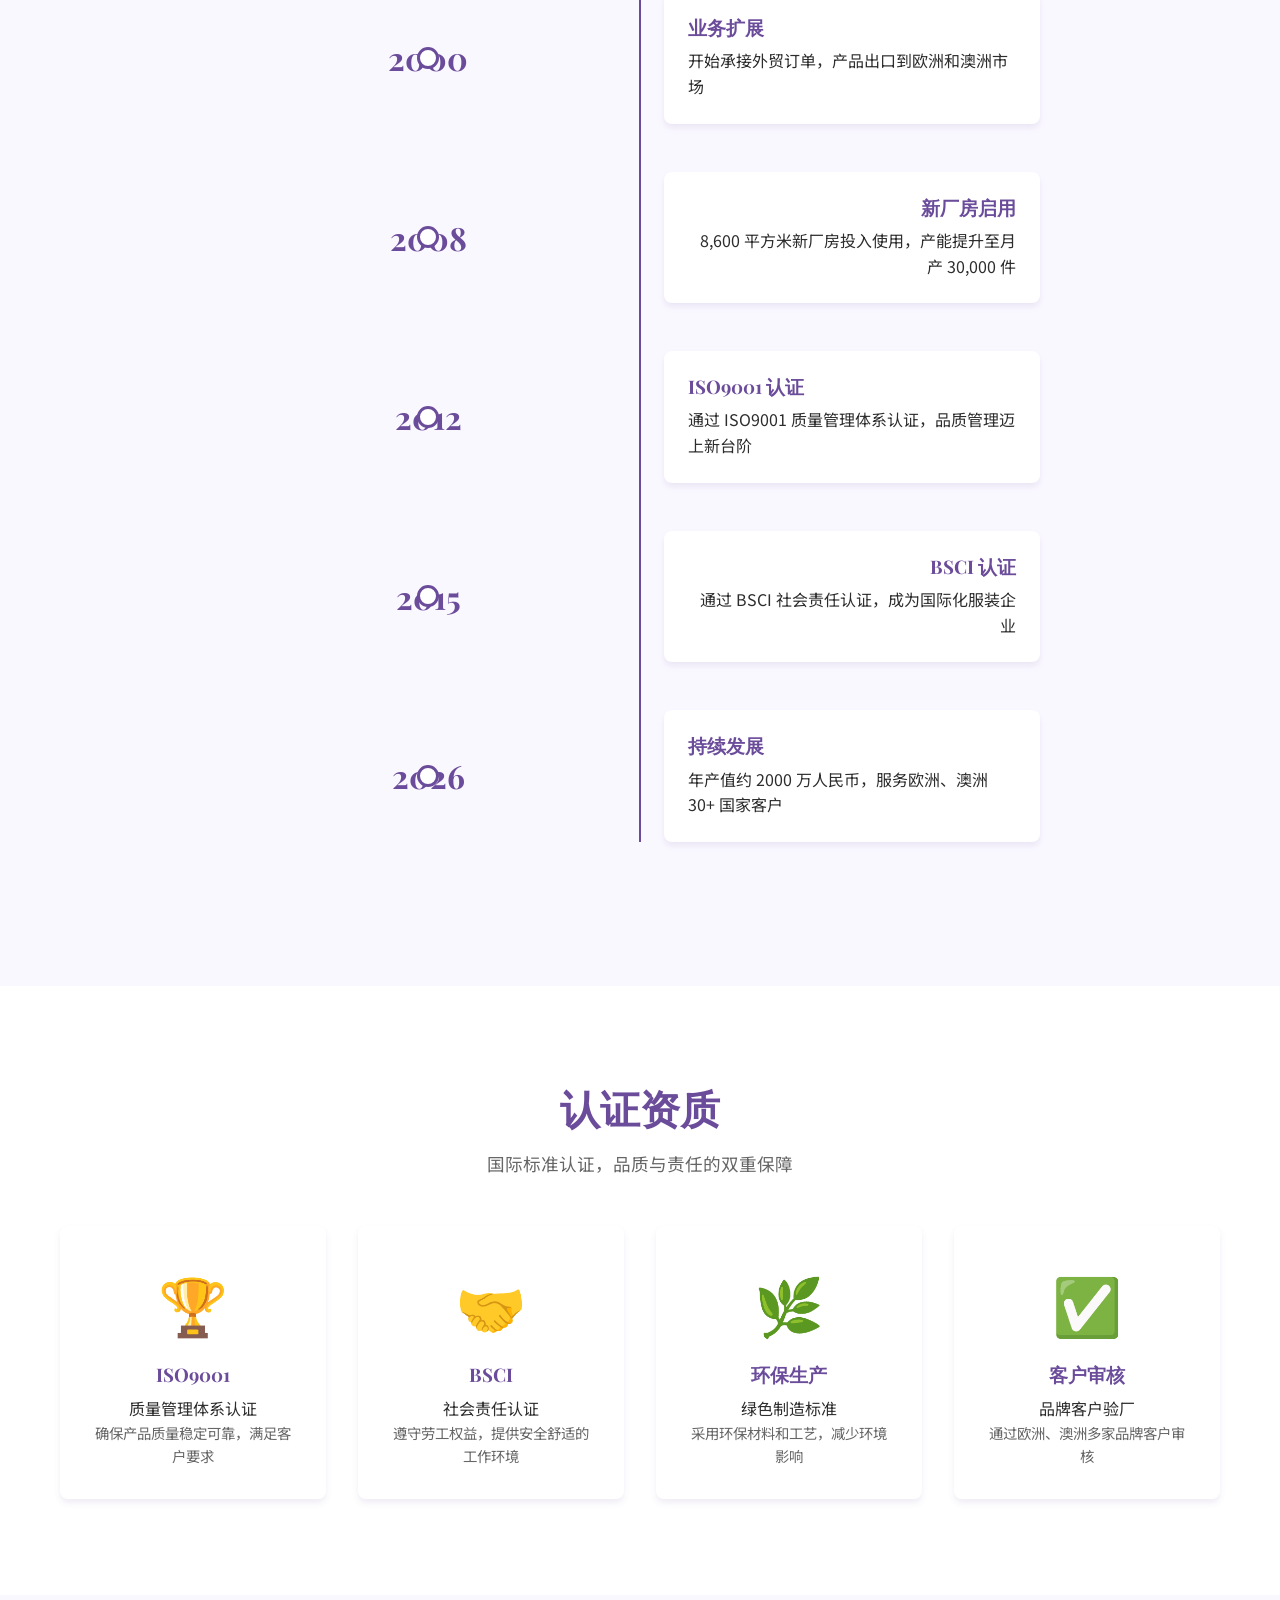
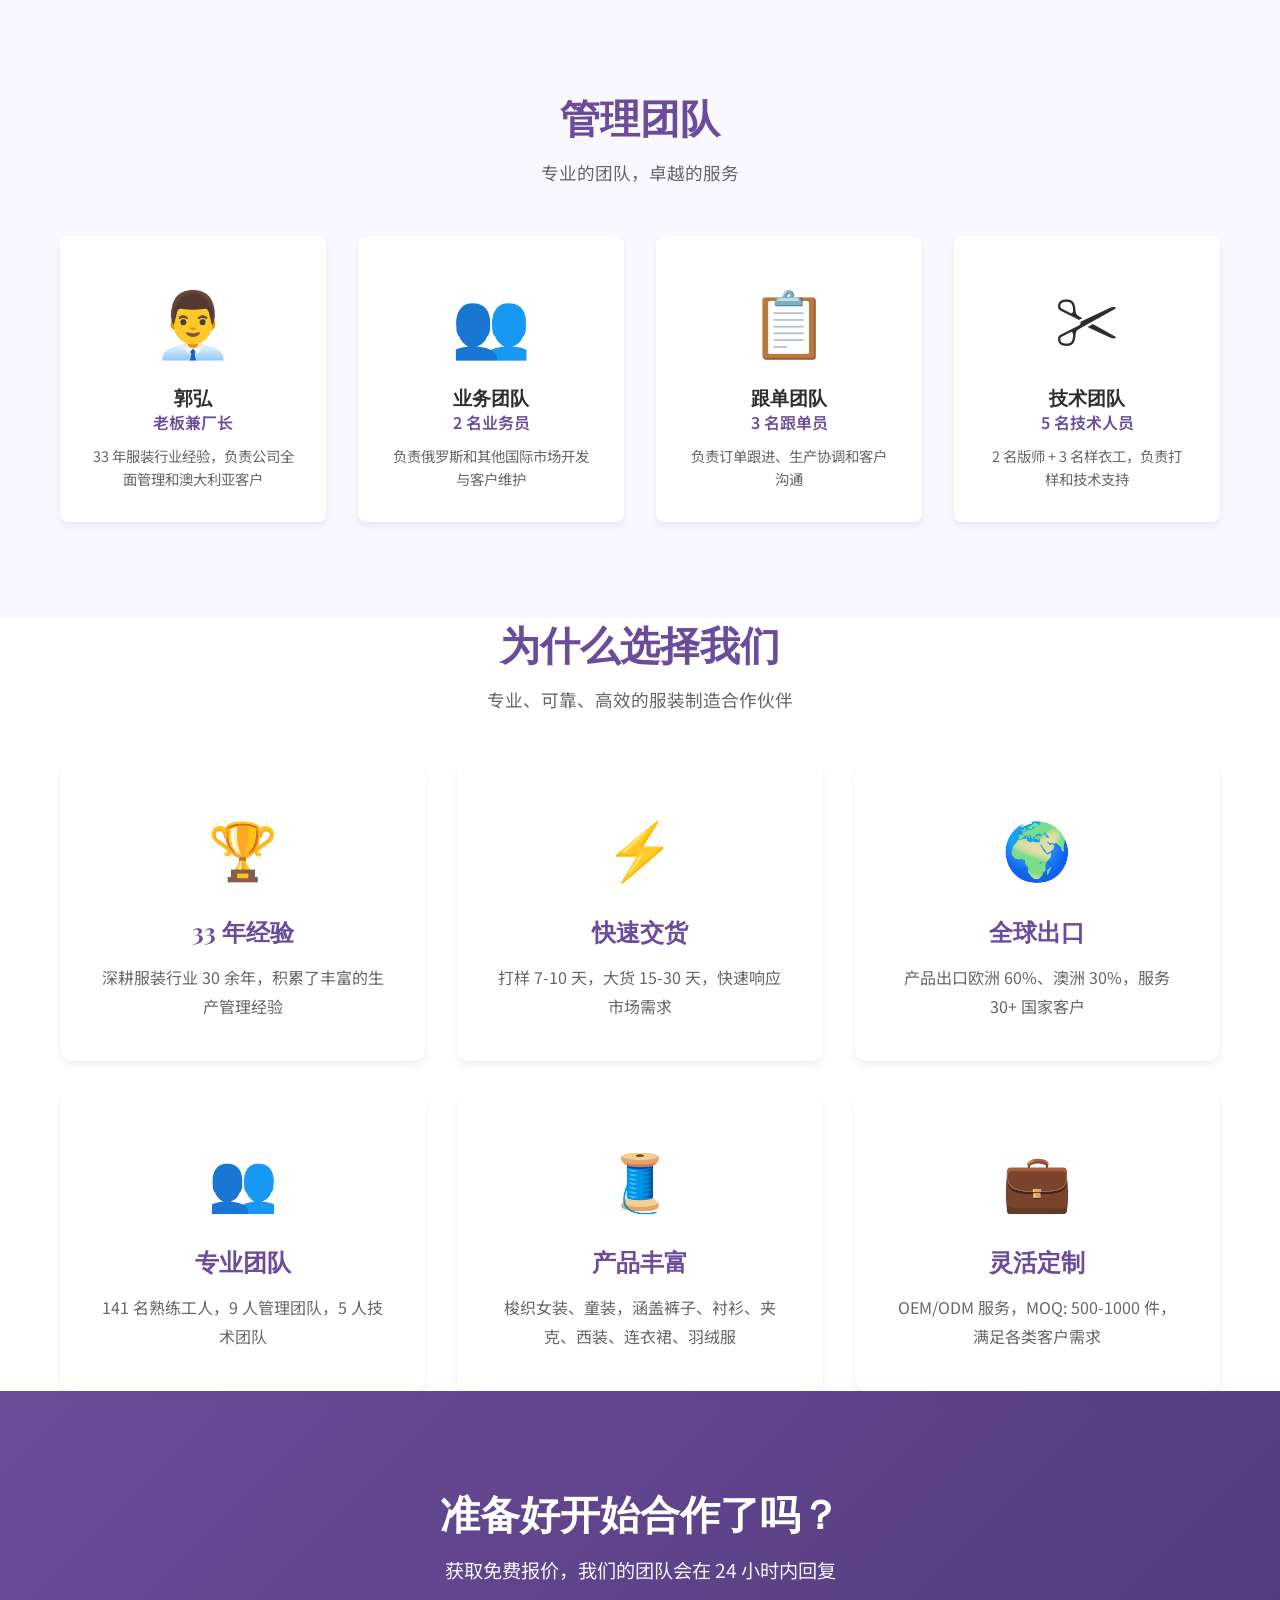
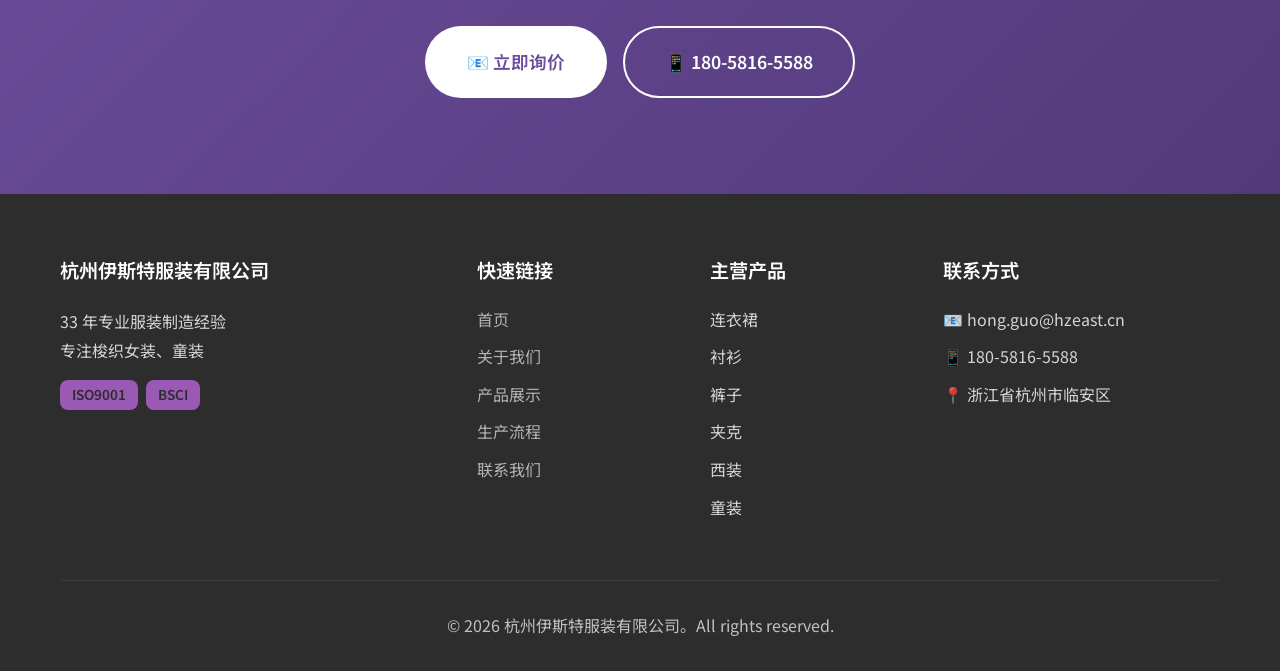
==== commit 6f263121: "feat: 为 about.html 添加基础多语言支持" ====
--- a/pages/about.html
+++ b/pages/about.html
@@ -5,7 +5,7 @@
     <meta name="viewport" content="width=device-width, initial-scale=1.0">
     
     <!-- SEO -->
-    <title>关于我们 | 杭州伊斯特服装有限公司 - 33 年专业服装制造商</title>
+    <title data-i18n-page="about-title">关于我们 | 杭州伊斯特服装有限公司 - 33 年专业服装制造商</title>
     <meta name="description" content="杭州伊斯特服装有限公司成立于 1993 年，33 年专业服装制造经验。ISO9001 & BSCI 认证，141 名熟练工人，月产能 50,000 件，出口欧洲澳洲 30+ 国家。">
     <meta name="keywords" content="杭州伊斯特服装，服装厂历史，ISO9001 认证，BSCI 认证，服装制造企业">
     
@@ -24,12 +24,16 @@
                     <span class="logo-sub">Since 1993</span>
                 </a>
                 <ul class="nav-menu">
-                    <li><a href="../index.html" class="nav-link">首页</a></li>
-                    <li><a href="about.html" class="nav-link active">关于我们</a></li>
-                    <li><a href="products.html" class="nav-link">产品展示</a></li>
-                    <li><a href="process.html" class="nav-link">生产流程</a></li>
-                    <li><a href="contact.html" class="nav-link">联系我们</a></li>
-                    <li><a href="contact.html" class="btn-quote">获取报价</a></li>
+                    <li><a href="../index.html" class="nav-link" data-i18n="nav-home">首页</a></li>
+                    <li><a href="about.html" class="nav-link active" data-i18n="nav-about">关于我们</a></li>
+                    <li><a href="products.html" class="nav-link" data-i18n="nav-products">产品展示</a></li>
+                    <li><a href="process.html" class="nav-link" data-i18n="nav-process">生产流程</a></li>
+                    <li><a href="contact.html" class="nav-link" data-i18n="nav-contact">联系我们</a></li>
+                    <li><a href="contact.html" class="btn-quote" data-i18n="nav-quote">获取报价</a></li>
+                    <li class="lang-switcher">
+                        <button class="lang-switch-btn active" data-lang="zh" onclick="i18n.setLanguage('zh')">中文</button>
+                        <button class="lang-switch-btn" data-lang="en" onclick="i18n.setLanguage('en')">EN</button>
+                    </li>
                 </ul>
                 <button class="mobile-menu-btn" aria-label="菜单">
                     <span></span>
@@ -45,8 +49,8 @@
         <section class="page-hero">
             <div class="page-hero-overlay"></div>
             <div class="container page-hero-content">
-                <h1>关于我们</h1>
-                <p>33 年专业服装制造经验，值得信赖的合作伙伴</p>
+                <h1 data-i18n="about-hero-title">关于我们</h1>
+                <p data-i18n="about-hero-subtitle">33 年专业服装制造经验，值得信赖的合作伙伴</p>
             </div>
         </section>
 
@@ -55,29 +59,29 @@
             <div class="container">
                 <div class="about-grid">
                     <div class="about-text">
-                        <h2 class="section-title">公司概况</h2>
-                        <p class="lead">杭州伊斯特服装有限公司成立于 1993 年，是一家专业致力于梭织女装、童装研发、生产和销售的现代化服装企业。</p>
+                        <h2 class="section-title" data-i18n="about-section-title">公司概况</h2>
+                        <p class="lead" data-i18n="about-lead">杭州伊斯特服装有限公司成立于 1993 年，是一家专业致力于梭织女装研发、生产和销售的现代化服装企业。</p>
                         
                         <div class="about-stats">
                             <div class="stat-box">
                                 <span class="stat-number">33</span>
-                                <span class="stat-label">年行业经验</span>
+                                <span class="stat-label" data-i18n="about-stat-experience">年行业经验</span>
                             </div>
                             <div class="stat-box">
                                 <span class="stat-number">8,600</span>
-                                <span class="stat-label">平方米厂房</span>
+                                <span class="stat-label" data-i18n="about-stat-factory">平方米厂房</span>
                             </div>
                             <div class="stat-box">
                                 <span class="stat-number">141</span>
-                                <span class="stat-label">名员工</span>
+                                <span class="stat-label" data-i18n="about-stat-workers">名员工</span>
                             </div>
                             <div class="stat-box">
                                 <span class="stat-number">50K+</span>
-                                <span class="stat-label">月产能 (件)</span>
+                                <span class="stat-label" data-i18n="about-stat-capacity">月产能 (件)</span>
                             </div>
                         </div>
 
-                        <p>公司位于浙江省杭州市临安区，地理位置优越，交通便利。经过 30 余年的发展，已成为长三角地区具有影响力的服装制造企业之一。</p>
+                        <p data-i18n="about-text2">公司位于浙江省杭州市临安区，地理位置优越，交通便利。经过 30 余年的发展，已成为长三角地区具有影响力的服装制造企业之一。</p>
                     </div>
                     <div class="about-image">
                         <div class="image-placeholder">
@@ -319,5 +323,6 @@
     </footer>
 
     <script src="../js/main.js"></script>
+    <script src="../js/i18n.js"></script>
 </body>
 </html>
--- a/css/style.css
+++ b/css/style.css
@@ -3,19 +3,20 @@
    设计风格：温暖专业（大地色系）
    =================================== */
 
-/* CSS 变量 - 配色方案 */
+/* CSS 变量 - 配色方案（根据 Logo 紫色系定制） */
 :root {
-    --primary: #8B7355;        /* 咖啡色 - 主色 */
-    --primary-dark: #6D5A43;   /* 深咖啡 */
-    --secondary: #C4B09A;      /* 卡其色 - 辅色 */
-    --background: #F5F1E8;     /* 米白色 - 背景 */
-    --background-light: #FAF8F5; /* 浅米白 */
+    --primary: #6B4C9A;        /* 紫水晶色 - 主色 (从 Logo 提取) */
+    --primary-dark: #523A7A;   /* 深紫色 */
+    --primary-light: #8B6FB8;  /* 浅紫色 */
+    --secondary: #9B59B6;      /* 紫罗兰色 - 辅色 */
+    --background: #F8F5FC;     /* 淡紫色背景 */
+    --background-light: #FAF8FF; /* 浅紫白 */
     --text: #2D2D2D;           /* 深灰 - 文字 */
     --text-light: #666666;     /* 浅灰 - 次要文字 */
-    --accent: #D4AF37;         /* 金色 - 强调 */
+    --accent: #B983C7;         /* 淡紫强调色 */
     --white: #FFFFFF;
-    --shadow: 0 4px 6px rgba(0, 0, 0, 0.1);
-    --shadow-lg: 0 10px 25px rgba(0, 0, 0, 0.15);
+    --shadow: 0 4px 6px rgba(107, 76, 154, 0.1);
+    --shadow-lg: 0 10px 25px rgba(107, 76, 154, 0.15);
     --radius: 8px;
     --radius-lg: 12px;
 }
@@ -85,20 +86,47 @@
 
 .logo {
     display: flex;
+    align-items: center;
+    gap: 1rem;
+    color: var(--primary);
+    text-decoration: none;
+}
+
+.logo-image {
+    height: 60px;
+    width: auto;
+    display: block;
+}
+
+.logo-text-wrapper {
+    display: flex;
     flex-direction: column;
-    color: var(--primary);
-}
-
-.logo-text {
-    font-size: 1.5rem;
+}
+
+.logo-text-cn,
+.logo-text-en {
+    font-size: 1.1rem;
     font-weight: 700;
     font-family: 'Playfair Display', serif;
+    line-height: 1.2;
+    color: var(--primary) !important;  /* 紫色，与品牌色统一 */
+    display: block;
+}
+
+.logo-text-cn {
+    display: block;
+}
+
+.logo-text-en {
+    display: none;
 }
 
 .logo-sub {
-    font-size: 0.75rem;
+    font-size: 0.7rem;
     color: var(--text-light);
     letter-spacing: 1px;
+    margin-top: 0.25rem;
+    display: block;
 }
 
 .nav-menu {
@@ -151,6 +179,34 @@
     box-shadow: var(--shadow);
 }
 
+/* 语言切换器 */
+.lang-switcher {
+    display: flex;
+    gap: 0.5rem;
+    align-items: center;
+    margin-left: 1rem;
+    padding-left: 1rem;
+    border-left: 1px solid var(--background);
+}
+
+.lang-switch-btn {
+    padding: 0.5rem 0.75rem;
+    background: transparent;
+    border: 1px solid var(--primary);
+    border-radius: var(--radius);
+    color: var(--primary);
+    font-size: 0.85rem;
+    font-weight: 600;
+    cursor: pointer;
+    transition: all 0.3s ease;
+}
+
+.lang-switch-btn:hover,
+.lang-switch-btn.active {
+    background: var(--primary);
+    color: var(--white);
+}
+
 .mobile-menu-btn {
     display: none;
     flex-direction: column;
@@ -170,16 +226,139 @@
 }
 
 /* ===================================
-   Hero 区域
-   =================================== */
-.hero {
+   Hero 轮播 Banner
+   =================================== */
+.hero-slider {
     position: relative;
-    background: linear-gradient(135deg, var(--primary) 0%, var(--secondary) 100%);
-    min-height: 90vh;
+    height: 90vh;
+    min-height: 600px;
+    overflow: hidden;
+}
+
+.slider-container {
+    position: relative;
+    width: 100%;
+    height: 100%;
+}
+
+.slider-slide {
+    position: absolute;
+    top: 0;
+    left: 0;
+    width: 100%;
+    height: 100%;
+    opacity: 0;
+    transition: opacity 1s ease-in-out;
+}
+
+.slider-slide.active {
+    opacity: 1;
+    z-index: 1;
+}
+
+.slider-image {
+    width: 100%;
+    height: 100%;
+    object-fit: cover;
+    object-position: center;
+}
+
+/* 轮播控制按钮 */
+.slider-prev,
+.slider-next {
+    position: absolute;
+    top: 50%;
+    transform: translateY(-50%);
+    z-index: 10;
+    background: rgba(255, 255, 255, 0.3);
+    border: none;
+    color: var(--white);
+    font-size: 2rem;
+    padding: 1rem 1.5rem;
+    cursor: pointer;
+    transition: all 0.3s ease;
+    border-radius: 5px;
+}
+
+.slider-prev:hover,
+.slider-next:hover {
+    background: rgba(255, 255, 255, 0.5);
+}
+
+.slider-prev {
+    left: 20px;
+}
+
+.slider-next {
+    right: 20px;
+}
+
+/* 轮播指示点 */
+.slider-dots {
+    position: absolute;
+    bottom: 30px;
+    left: 50%;
+    transform: translateX(-50%);
+    z-index: 10;
+    display: flex;
+    gap: 10px;
+}
+
+.dot {
+    width: 12px;
+    height: 12px;
+    border-radius: 50%;
+    background: rgba(255, 255, 255, 0.5);
+    cursor: pointer;
+    transition: all 0.3s ease;
+}
+
+.dot.active {
+    background: var(--white);
+    width: 15px;
+    height: 15px;
+}
+
+.dot:hover {
+    background: var(--white);
+}
+
+/* 轮播文字层 */
+.slider-caption {
+    position: absolute;
+    top: 0;
+    left: 0;
+    right: 0;
+    bottom: 0;
     display: flex;
     align-items: center;
-    padding: 6rem 0;
-    overflow: hidden;
+    justify-content: center;
+    background: linear-gradient(135deg, rgba(107,76,154,0.7) 0%, rgba(155,89,182,0.5) 100%);
+    z-index: 5;
+}
+
+.slider-title {
+    font-size: 3.5rem;
+    font-weight: 700;
+    color: var(--white);
+    text-align: center;
+    margin-bottom: 1.5rem;
+    text-shadow: 2px 2px 8px rgba(0, 0, 0, 0.5);
+}
+
+.slider-subtitle {
+    font-size: 1.25rem;
+    color: var(--white);
+    text-align: center;
+    margin-bottom: 2.5rem;
+    line-height: 1.8;
+    text-shadow: 1px 1px 4px rgba(0, 0, 0, 0.5);
+}
+
+.slider-buttons {
+    display: flex;
+    gap: 1rem;
+    justify-content: center;
 }
 
 .hero-overlay {
@@ -188,7 +367,7 @@
     left: 0;
     right: 0;
     bottom: 0;
-    background: rgba(0, 0, 0, 0.3);
+    background: rgba(0, 0, 0, 0.2);
 }
 
 .hero-content {
@@ -215,39 +394,43 @@
     display: flex;
     gap: 1rem;
     justify-content: center;
-    margin-bottom: 4rem;
+    margin-bottom: 2rem;
 }
 
 .btn {
     display: inline-block;
-    padding: 1rem 2rem;
-    border-radius: var(--radius);
+    padding: 1rem 2.5rem;
+    border-radius: 50px;
     font-weight: 600;
     text-align: center;
     transition: all 0.3s ease;
     border: 2px solid transparent;
+    font-size: 1.05rem;
 }
 
 .btn-primary {
     background: var(--primary);
     color: var(--white);
+    box-shadow: 0 4px 15px rgba(107, 76, 154, 0.3);
 }
 
 .btn-primary:hover {
     background: var(--primary-dark);
     transform: translateY(-3px);
-    box-shadow: var(--shadow-lg);
+    box-shadow: 0 8px 25px rgba(107, 76, 154, 0.4);
 }
 
 .btn-secondary {
     background: var(--white);
     color: var(--primary);
+    border: 2px solid var(--primary);
 }
 
 .btn-secondary:hover {
-    background: var(--background);
+    background: var(--primary);
+    color: var(--white);
     transform: translateY(-3px);
-    box-shadow: var(--shadow-lg);
+    box-shadow: 0 8px 25px rgba(107, 76, 154, 0.4);
 }
 
 .btn-white {
@@ -279,7 +462,9 @@
     display: grid;
     grid-template-columns: repeat(4, 1fr);
     gap: 2rem;
-    margin-top: 3rem;
+    margin-top: 2.5rem;
+    padding-top: 2.5rem;
+    border-top: 2px solid var(--background);
 }
 
 .stat-item {
@@ -291,12 +476,13 @@
     font-size: 2.5rem;
     font-weight: 700;
     font-family: 'Playfair Display', serif;
+    color: var(--primary);
     margin-bottom: 0.5rem;
 }
 
 .stat-label {
     font-size: 0.9rem;
-    opacity: 0.9;
+    color: var(--text-light);
 }
 
 /* ===================================
